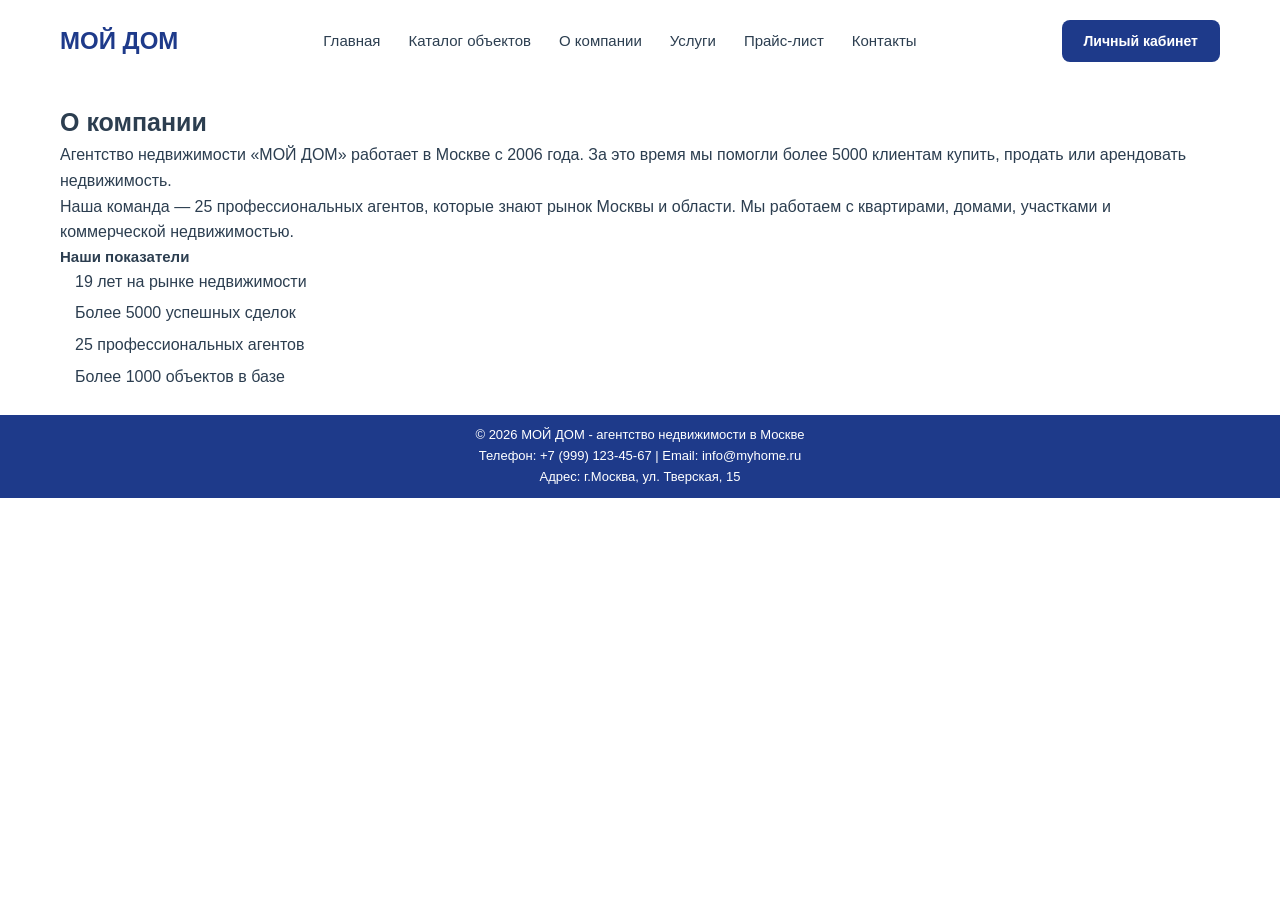
==== about.html @ eed64939 "Загрузка сайта" ====
<!DOCTYPE html>
<html lang="ru">
    <head>
        <meta charset="UTF-8">
        <meta name="viewport" content="width=device-width, initial-scale=1.0">
        <link rel="stylesheet" href="css/styles.css">
        <title>О компании</title>
    </head>
    <body>
        <header>
            <div class="container">
                <a href="index.html" class="logo">МОЙ ДОМ</a>
                <nav>
                    <ul>
                        <li><a href="index.html">Главная</a></li>
                        <li><a href="catalog.html">Каталог объектов</a></li>
                        <li><a href="about.html">О компании</a></li>
                        <li><a href="services.html">Услуги</a></li>
                        <li><a href="price.html">Прайс-лист</a></li>
                        <li><a href="contacts.html">Контакты</a></li>
                    </ul>
                </nav>
                <a href="login.html" class="btn-login">Личный кабинет</a>
            </div>
        </header>

        <main>
            <section class="section">
                <div class="container">
                    <h2>О компании</h2>
                    <p>Агентство недвижимости «МОЙ ДОМ» работает в Москве с 2006 года. За это время мы помогли более 5000 клиентам купить, продать или арендовать недвижимость.</p>
                    <p>Наша команда — 25 профессиональных агентов, которые знают рынок Москвы и области. Мы работаем с квартирами, домами, участками и коммерческой недвижимостью.</p>
                    <h3>Наши показатели</h3>
                    <ul>
                        <li>19 лет на рынке недвижимости</li>
                        <li>Более 5000 успешных сделок</li>
                        <li>25 профессиональных агентов</li>
                        <li>Более 1000 объектов в базе</li>
                    </ul>
                </div>
            </section>
        </main>

        <footer>
            <div class="container">
                <p>&copy; 2026 МОЙ ДОМ - агентство недвижимости в Москве</p>
                <p>Телефон: +7 (999) 123-45-67 | Email: info@myhome.ru</p>
                <p>Адрес: г.Москва, ул. Тверская, 15</p>
            </div>
        </footer>
    </body>
</html>
---- css/styles.css ----
*{
    margin: 0;
    padding: 0;
    box-sizing: border-box;
}

body{
    font-family: 'Segoe UI', Arial, sans-serif;
    color: #2c3e50;
    background-color: #ffffff;
    line-height: 1.6;
}

.container{
    max-width: 1200px;
    margin: 0 auto;
    padding: 0 20px;
}

a{
    text-decoration: none;
    color: inherit;
}

ul{
    list-style: none;
}

header{
    background-color: #ffffff;
    position: sticky;
    top: 0;
    z-index: 100;
}

header .container {
    display: flex;
    align-items: center;
    justify-content: space-between;
    padding: 20px;
}

.logo {
    font-size: 24px;
    font-weight: 700;
    color: #1e3a8a;
}

.logo:hover {
    color: #2563eb;
}

.logo img {
    height: 120px;
    width: auto;
    display: block;
    margin: 10px;
}

nav ul {
    display: flex;
    gap: 28px;
}

nav a {
    font-size: 15px;
    color: #2c3e50;
    font-weight: 500;
}

nav a:hover {
    color: #2563eb;
}

.btn-login {
    background-color: #1e3a8a;
    color: #ffffff;
    padding: 10px 22px;
    border-radius: 8px;
    font-size: 14px;
    font-weight: 600;
}

.btn-login:hover {
    background-color: #2563eb;
}

.hero{
    background-color: #1e3a8a;
    color:#ffffff;
    padding: 80px 0;
    text-align: center;
}

.hero h1{
    font-size: 42px;
    font-weight: 700;
    margin-bottom: 20px;
}

.hero p {
    font-size: 18px;
    margin-bottom: 30px;
}

.hero-btn {
    display: inline-block;
    background-color: #ffffff;
    color: #1e3a8a;
    padding: 10px 25px;
    border-radius: 8px;
    font-weight: 600;
}

.hero-btn:hover {
    background-color: #f0f0f0;
}

.section{
    background-color: #ffffff;
    color: #2c3e50;
    padding: 20px 5px;
}

.section h2{
    font-size: 25px;
    font-weight: 700;
}

.section h3{
    font-size: 15px;
    font-weight: 700;
}

.section ul li {
    font-size: 16px;
    margin-bottom: 6px;
    padding-left: 15px;
}

footer{
    background-color: #1e3a8a;
    color:#ffffff;
    text-align: center;
    padding: 10px;
}

footer p{
    font-size: 13px;
}

.objects-grid{
    display: grid;
    grid-template-columns: repeat(3, 1fr);
    gap: 25px;
    margin-top: 20px;
}

.object-card{
    border-radius: 10px;
}

.object-card img{
    width: 100%;
    height: 200px;
    object-fit: cover;
    border-radius: 10px;
}

.object-info{
    padding: 5px;
}

.object-price{
    font-size: 20px;
    font-weight: 700;
    color: #1e3a8a;
}

.object-title{
    font-size: 13px;
    font-weight: 500;
    color: #7e8599;
}

.object-address{
    font-size: 13px;
    font-weight: 500;
    color: #7e8599;
}

.object-features{
    display: flex;
    gap: 5px;
    font-size: 13px;
    font-weight: 500;
    color: #7e8599;
}

.price-table{
    width: 100%;
    border-collapse:collapse;
    margin-top: 30px;
    margin-bottom: 30px;
}

.price-table th{
    background-color:#1e3a8a;
    color:#ffffff;
    padding: 10px;
    font-size: 16px;
}

.price-table td{
    padding: 10px;
    font-size: 15px;
}

.price-table tbody tr:nth-child(even) {
    background-color: #f8fafc;
}

.price-table tbody tr:nth-child(4) {
    background-color: #fef3c7;
}

.services-list{
    display: grid;
    grid-template-columns: repeat(2, 1fr);
    margin: 10px;
    gap: 10px;
}

.service-item{
    background-color:#f8fafc;
    padding: 25px;
    border-radius: 10px;
}

.service-item h3{
    font-size: 18px;
    font-weight: 600;
    color:#2563eb;
    margin-bottom: 5px;
}

.service-item p{
    font-size: 14px;
    color:#2c3e50;
}

.contacts-list{
    margin:10px;
    background-color:#f8fafc;
    border-radius: 5px;
    padding: 10px;
}

.login-form{
    display:flex;
    flex-direction: column;
    gap: 10px;
    max-width: 500px;
    margin: 30px auto;
    padding: 30px;
    background-color:#e0e5f5;
    border-radius: 10px;
}

.login-form label{
    color:#2c3e50;
    font-weight: 500;
}

.login-form input{
    padding: 5px;
}

.login-form button{
    padding: 5px;
    margin-top: 15px;
    background-color: #1e3a8a;
    color:#ffffff;
    border-radius: 5px;
    font-size: 15px;
    font-weight:600;
    cursor: pointer;
}

.login-form button:hover{
    background-color: #2563eb;
}
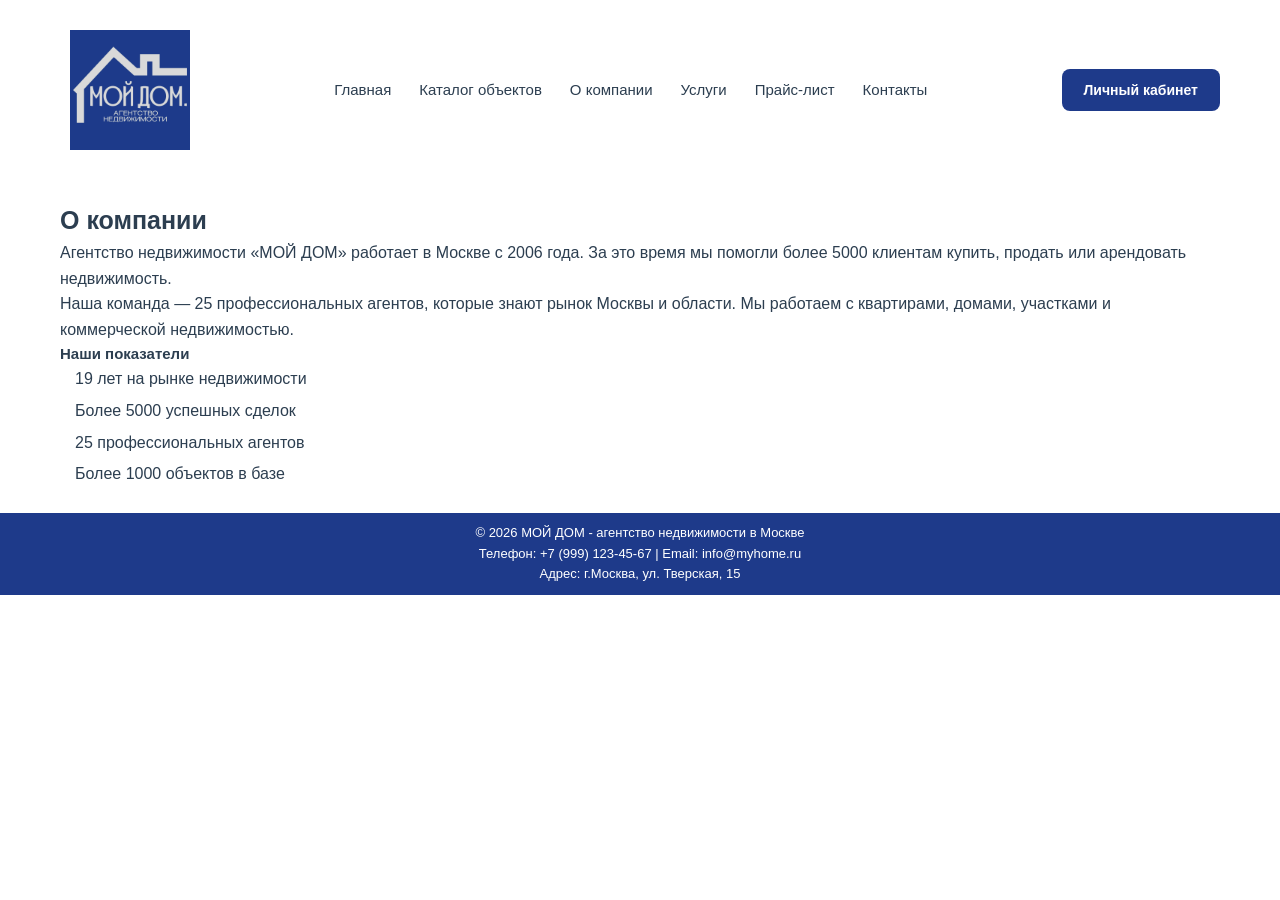
==== commit 0c5893e2: "Добавлен адаптив. Обновлен логотип." ====
--- a/about.html
+++ b/about.html
@@ -3,13 +3,13 @@
     <head>
         <meta charset="UTF-8">
         <meta name="viewport" content="width=device-width, initial-scale=1.0">
-        <link rel="stylesheet" href="css/styles.css">
+        <link rel="stylesheet" href="styles.css">
         <title>О компании</title>
     </head>
     <body>
         <header>
             <div class="container">
-                <a href="index.html" class="logo">МОЙ ДОМ</a>
+                <a href="index.html" class="logo"><img src="images/logo.jpg" alt="МОЙ ДОМ"></a>
                 <nav>
                     <ul>
                         <li><a href="index.html">Главная</a></li>
@@ -48,5 +48,9 @@
                 <p>Адрес: г.Москва, ул. Тверская, 15</p>
             </div>
         </footer>
+
+        <button id="scrollTop" title="Наверх">^</button>
+
+        <script src="js/script.js"></script>
     </body>
 </html>
--- a/styles.css
+++ b/styles.css
@@ -0,0 +1,397 @@
+*{
+    margin: 0;
+    padding: 0;
+    box-sizing: border-box;
+}
+
+body{
+    font-family: 'Segoe UI', Arial, sans-serif;
+    color: #2c3e50;
+    background-color: #ffffff;
+    line-height: 1.6;
+}
+
+.container{
+    max-width: 1200px;
+    margin: 0 auto;
+    padding: 0 20px;
+}
+
+a{
+    text-decoration: none;
+    color: inherit;
+}
+
+ul{
+    list-style: none;
+}
+
+header{
+    background-color: #ffffff;
+    position: sticky;
+    top: 0;
+    z-index: 100;
+}
+
+header .container {
+    display: flex;
+    align-items: center;
+    justify-content: space-between;
+    padding: 20px;
+}
+
+.logo {
+    font-size: 24px;
+    font-weight: 700;
+    color: #1e3a8a;
+}
+
+.logo:hover {
+    color: #2563eb;
+}
+
+.logo img {
+    height: 120px;
+    width: auto;
+    display: block;
+    margin: 10px;
+}
+
+nav ul {
+    display: flex;
+    gap: 28px;
+}
+
+nav a {
+    font-size: 15px;
+    color: #2c3e50;
+    font-weight: 500;
+}
+
+nav a:hover {
+    color: #2563eb;
+}
+
+.btn-login {
+    background-color: #1e3a8a;
+    color: #ffffff;
+    padding: 10px 22px;
+    border-radius: 8px;
+    font-size: 14px;
+    font-weight: 600;
+}
+
+.btn-login:hover {
+    background-color: #2563eb;
+}
+
+.hero{
+    background-color: #1e3a8a;
+    color:#ffffff;
+    padding: 80px 0;
+    text-align: center;
+}
+
+.hero h1{
+    font-size: 42px;
+    font-weight: 700;
+    margin-bottom: 20px;
+}
+
+.hero p {
+    font-size: 18px;
+    margin-bottom: 30px;
+}
+
+.hero-btn {
+    display: inline-block;
+    background-color: #ffffff;
+    color: #1e3a8a;
+    padding: 10px 25px;
+    border-radius: 8px;
+    font-weight: 600;
+}
+
+.hero-btn:hover {
+    background-color: #f0f0f0;
+}
+
+.section{
+    background-color: #ffffff;
+    color: #2c3e50;
+    padding: 20px 5px;
+}
+
+.section h2{
+    font-size: 25px;
+    font-weight: 700;
+}
+
+.section h3{
+    font-size: 15px;
+    font-weight: 700;
+}
+
+.section ul li {
+    font-size: 16px;
+    margin-bottom: 6px;
+    padding-left: 15px;
+}
+
+footer{
+    background-color: #1e3a8a;
+    color:#ffffff;
+    text-align: center;
+    padding: 10px;
+}
+
+footer p{
+    font-size: 13px;
+}
+
+iframe{
+    width: 100%;
+    height: 400px;
+    border: none;
+}
+
+.objects-grid{
+    display: grid;
+    grid-template-columns: repeat(auto-fill, minmax(250px, 1fr));
+    gap: 25px;
+    margin-top: 20px;
+}
+
+.object-card{
+    border-radius: 10px;
+}
+
+.object-card img{
+    width: 100%;
+    height: 200px;
+    object-fit: cover;
+    border-radius: 10px;
+}
+
+.object-info{
+    padding: 5px;
+}
+
+.object-price{
+    font-size: 20px;
+    font-weight: 700;
+    color: #1e3a8a;
+}
+
+.object-title{
+    font-size: 13px;
+    font-weight: 500;
+    color: #7e8599;
+}
+
+.object-address{
+    font-size: 13px;
+    font-weight: 500;
+    color: #7e8599;
+}
+
+.object-features{
+    display: flex;
+    gap: 5px;
+    font-size: 13px;
+    font-weight: 500;
+    color: #7e8599;
+}
+
+.price-table{
+    width: 100%;
+    border-collapse:collapse;
+    margin-top: 30px;
+    margin-bottom: 30px;
+}
+
+.price-table th{
+    background-color:#1e3a8a;
+    color:#ffffff;
+    padding: 10px;
+    font-size: 16px;
+}
+
+.price-table td{
+    padding: 10px;
+    font-size: 15px;
+}
+
+.price-table tbody tr:nth-child(even) {
+    background-color: #f8fafc;
+}
+
+.price-table tbody tr:nth-child(4) {
+    background-color: #fef3c7;
+}
+
+.services-list{
+    display: grid;
+    grid-template-columns: repeat(2, 1fr);
+    margin: 10px;
+    gap: 10px;
+}
+
+.service-item{
+    background-color:#f8fafc;
+    padding: 25px;
+    border-radius: 10px;
+}
+
+.service-item h3{
+    font-size: 18px;
+    font-weight: 600;
+    color:#2563eb;
+    margin-bottom: 5px;
+}
+
+.service-item p{
+    font-size: 14px;
+    color:#2c3e50;
+}
+
+.contacts-list{
+    margin:10px;
+    background-color:#f8fafc;
+    border-radius: 5px;
+    padding: 10px;
+}
+
+.login-form{
+    display:flex;
+    flex-direction: column;
+    gap: 10px;
+    max-width: 500px;
+    margin: 30px auto;
+    padding: 30px;
+    background-color:#e0e5f5;
+    border-radius: 10px;
+}
+
+.login-form label{
+    color:#2c3e50;
+    font-weight: 500;
+}
+
+.login-form input{
+    padding: 5px;
+}
+
+.login-form button{
+    padding: 5px;
+    margin-top: 15px;
+    background-color: #1e3a8a;
+    color:#ffffff;
+    border-radius: 5px;
+    font-size: 15px;
+    font-weight:600;
+    cursor: pointer;
+}
+
+.login-form button:hover{
+    background-color: #2563eb;
+}
+
+.register-link {
+    color: #2563eb;
+    font-weight: 600;
+}
+
+.register-link:hover {
+    color: #1e3a8a;
+    text-decoration: underline;
+}
+
+.register-link:visited {
+    color: #6b21a8;
+}
+
+.register-link:active {
+    color: #dc2626;
+}
+
+#scrollTop{
+    position:fixed;
+    bottom:30px;
+    right:30px;
+    background-color: #ffffff;
+    color: #2c3e50;
+    padding: 10px 16px;
+    border-radius: 50%;
+    font-size: 20px;
+    cursor: pointer;
+    display: none;
+    z-index: 200; 
+}
+
+#scrollTop:hover{
+    background-color: #2563eb;
+}
+
+@media (max-width: 900px){
+    .objects-grid{
+        grid-template-columns: repeat(2, 1fr);
+    }
+
+    .services-list{
+        grid-template-columns: 1fr;
+    }
+
+    nav ul{
+        gap: 12px;
+        flex-wrap: wrap;
+        justify-content: center;
+    }
+
+    nav a{
+        font-size: 14px;
+    }
+
+    .btn-login{
+        padding: 8px 15px;
+        font-size: 12px;
+    }
+
+    .logo img{
+        height: 60px;
+    }
+}
+
+@media (max-width: 600px){
+    .objects-grid{
+        grid-template-columns: 1fr;
+    }
+
+    .hero h1{
+        font-size: 28px;
+    }
+
+    .hero p{
+        font-size: 12px;
+    }
+
+    header .container{
+        flex-wrap: wrap;
+        gap: 10px;
+        justify-content: center;
+    }
+
+    nav ul{
+        flex-wrap: wrap;
+        gap: 10px;
+    }
+
+    .btn-login{
+        padding: 8px 15px;
+        font-size: 12px;
+    }
+
+    .logo img{
+        height: 40px;
+    }
+}
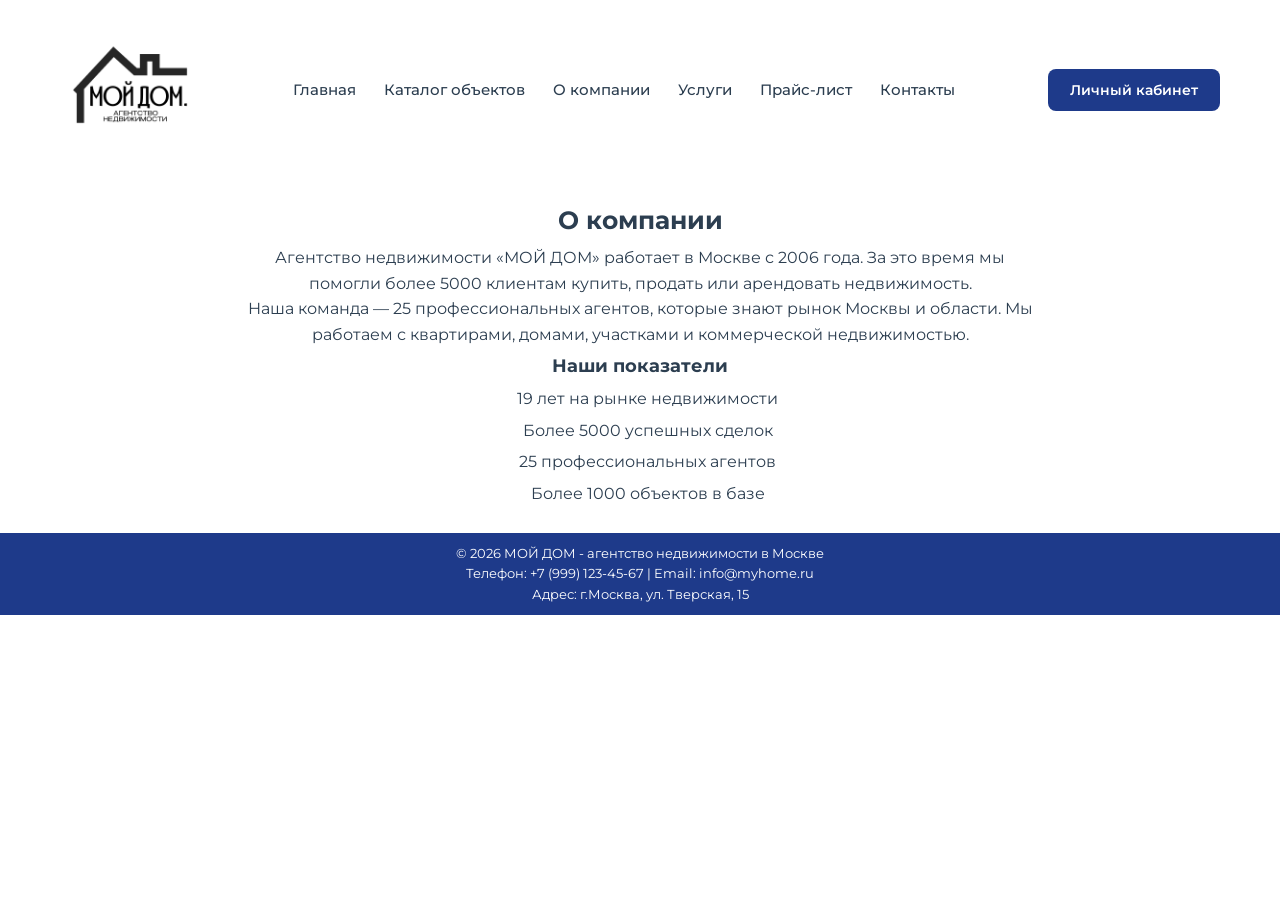
==== commit 80f59903: "Обновлен интерфейс" ====
--- a/about.html
+++ b/about.html
@@ -3,13 +3,14 @@
     <head>
         <meta charset="UTF-8">
         <meta name="viewport" content="width=device-width, initial-scale=1.0">
+        <link href="https://fonts.googleapis.com/css2?family=Montserrat:wght@400;500;600;700&display=swap" rel="stylesheet">
         <link rel="stylesheet" href="styles.css">
         <title>О компании</title>
     </head>
     <body>
         <header>
             <div class="container">
-                <a href="index.html" class="logo"><img src="images/logo.jpg" alt="МОЙ ДОМ"></a>
+                <a href="index.html" class="logo"><img src="images/logo.png" alt="МОЙ ДОМ"></a>
                 <nav>
                     <ul>
                         <li><a href="index.html">Главная</a></li>
--- a/styles.css
+++ b/styles.css
@@ -5,7 +5,7 @@
 }
 
 body{
-    font-family: 'Segoe UI', Arial, sans-serif;
+    font-family: 'Montserrat', Arial, sans-serif;
     color: #2c3e50;
     background-color: #ffffff;
     line-height: 1.6;
@@ -125,17 +125,41 @@
 .section h2{
     font-size: 25px;
     font-weight: 700;
+    padding-bottom: 5px;
+    text-align: center;
 }
 
 .section h3{
-    font-size: 15px;
+    font-size: 18px;
     font-weight: 700;
+    padding: 5px;
+    text-align: center;
+}
+
+.section p{
+    max-width: 800px;
+    margin: 0 auto;
+    text-align: center;
 }
 
 .section ul li {
     font-size: 16px;
     margin-bottom: 6px;
     padding-left: 15px;
+    text-align: center;
+}
+
+.more-link{
+    display: inline-block;
+    margin-top: 5px;
+    color: #2563eb;
+    font-weight: 600;
+    font-size: 15px;
+}
+
+.more-link:hover{
+    color:  #1e3a8a;
+    text-decoration: underline;
 }
 
 footer{
@@ -175,6 +199,10 @@
 
 .object-info{
     padding: 5px;
+}
+
+.object-info p{
+    text-align: left;
 }
 
 .object-price{
@@ -260,6 +288,12 @@
     background-color:#f8fafc;
     border-radius: 5px;
     padding: 10px;
+}
+
+.section .contacts-list li{
+    font-size: 16px;
+    margin-bottom: 10px;
+    text-align: left;
 }
 
 .login-form{
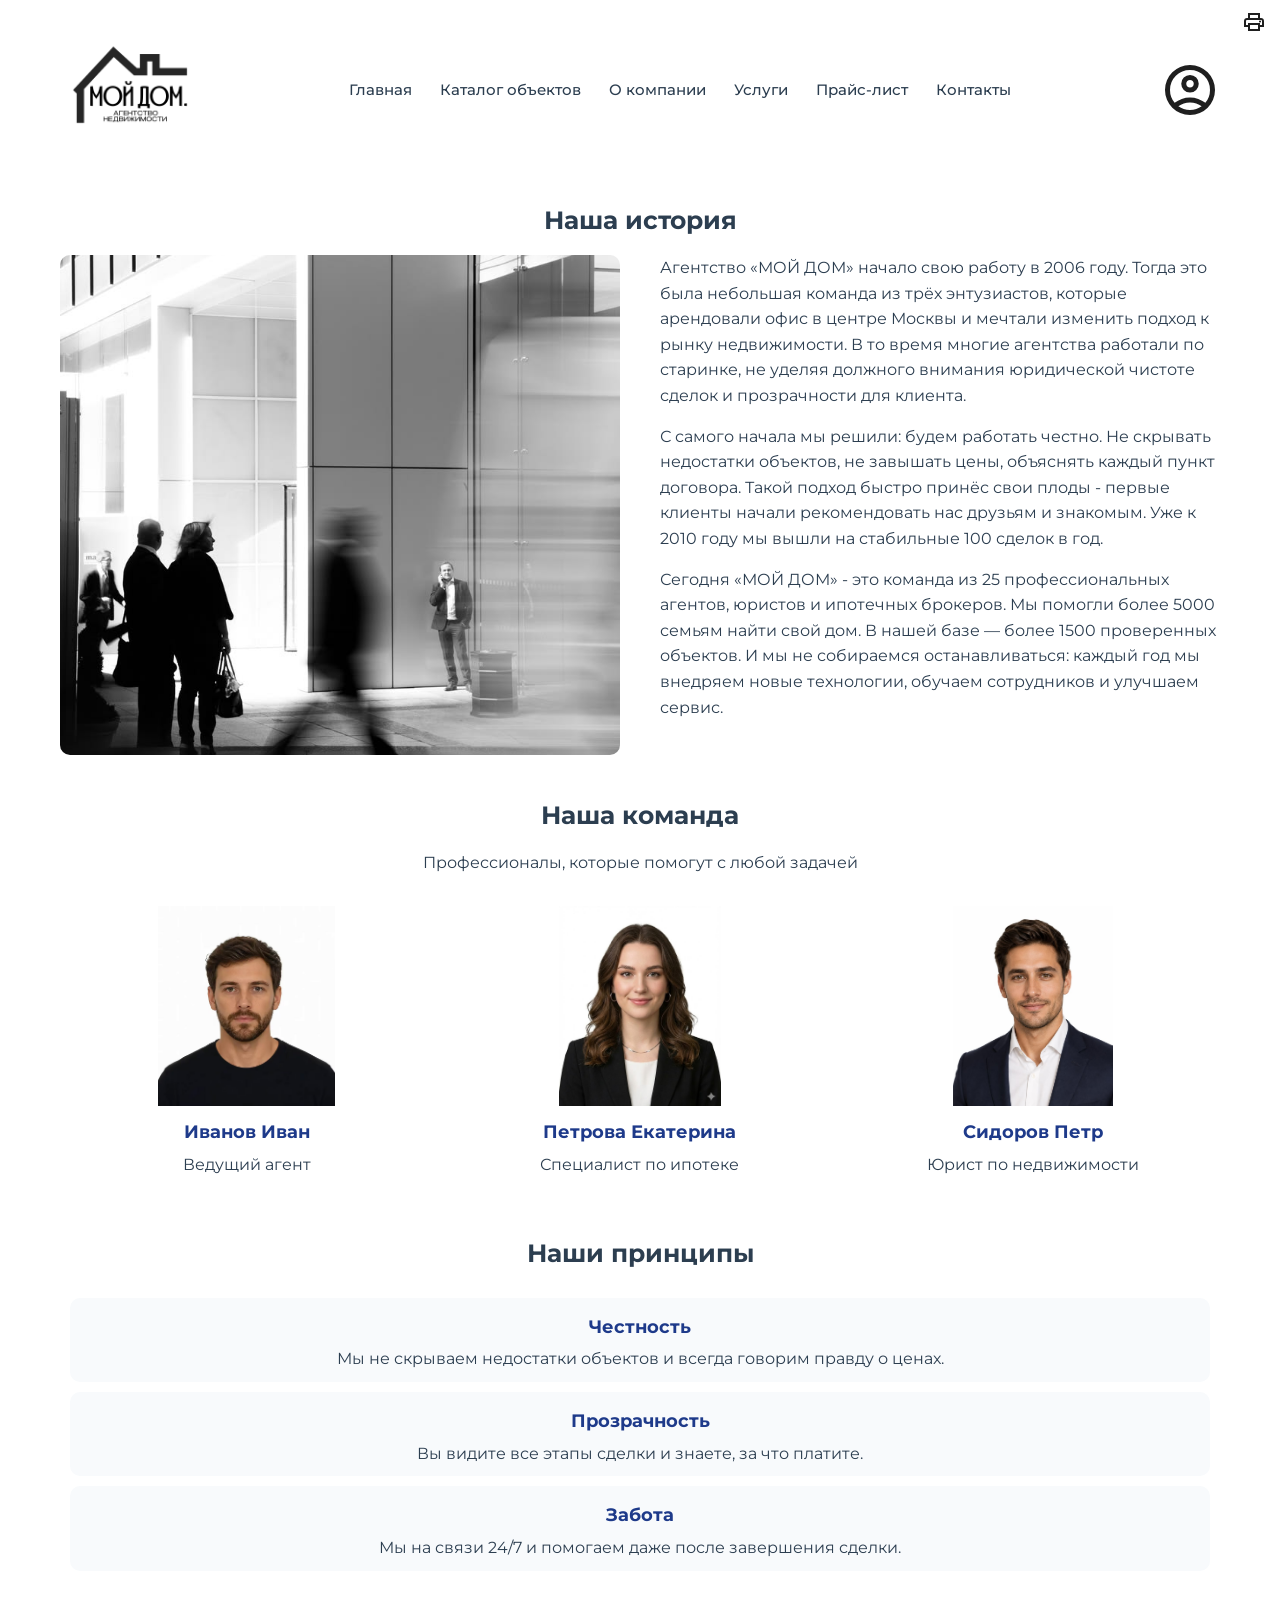
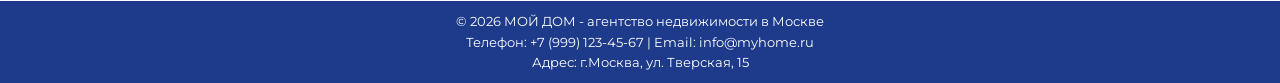
==== commit 2901012b: "Добавлен умный фильтр и версия для печати" ====
--- a/about.html
+++ b/about.html
@@ -10,8 +10,13 @@
     <body>
         <header>
             <div class="container">
+                <button class="burger-menu" id="burgerBtn" aria-label="Открыть меню">
+                    <span></span>
+                    <span></span>
+                    <span></span>
+                </button>
                 <a href="index.html" class="logo"><img src="images/logo.png" alt="МОЙ ДОМ"></a>
-                <nav>
+                <nav id="mainNav">
                     <ul>
                         <li><a href="index.html">Главная</a></li>
                         <li><a href="catalog.html">Каталог объектов</a></li>
@@ -21,23 +26,72 @@
                         <li><a href="contacts.html">Контакты</a></li>
                     </ul>
                 </nav>
-                <a href="login.html" class="btn-login">Личный кабинет</a>
+                <a href="login.html" class="btn-login"><img src="images/user-icon.svg" alt="Личный кабинет"></a>
             </div>
         </header>
+
+        <button id="printBtn" class="btn-print" title="Версия для печати"><img src="images/print-icon.svg"></button>
 
         <main>
             <section class="section">
                 <div class="container">
-                    <h2>О компании</h2>
-                    <p>Агентство недвижимости «МОЙ ДОМ» работает в Москве с 2006 года. За это время мы помогли более 5000 клиентам купить, продать или арендовать недвижимость.</p>
-                    <p>Наша команда — 25 профессиональных агентов, которые знают рынок Москвы и области. Мы работаем с квартирами, домами, участками и коммерческой недвижимостью.</p>
-                    <h3>Наши показатели</h3>
-                    <ul>
-                        <li>19 лет на рынке недвижимости</li>
-                        <li>Более 5000 успешных сделок</li>
-                        <li>25 профессиональных агентов</li>
-                        <li>Более 1000 объектов в базе</li>
-                    </ul>
+                    <h2>Наша история</h2>
+                    <div class="history-block">
+                        <img src="images/history_pic.jpg" alt="Мой дом">
+                        <div class="history-text">
+                            <p>Агентство «МОЙ ДОМ» начало свою работу в 2006 году. Тогда это была небольшая команда из трёх энтузиастов, 
+                                которые арендовали офис в центре Москвы и мечтали изменить подход к рынку недвижимости. 
+                                В то время многие агентства работали по старинке, не уделяя должного внимания юридической чистоте сделок и прозрачности для клиента.</p>
+                            <p>С самого начала мы решили: будем работать честно. Не скрывать недостатки объектов, не завышать цены, объяснять каждый пункт договора. 
+                                Такой подход быстро принёс свои плоды - первые клиенты начали рекомендовать нас друзьям и знакомым. Уже к 2010 году мы вышли на стабильные 100 сделок в год.</p>
+                            <p>Сегодня «МОЙ ДОМ» - это команда из 25 профессиональных агентов, юристов и ипотечных брокеров. Мы помогли более 5000 семьям найти свой дом. В нашей базе — более 
+                                1500 проверенных объектов. И мы не собираемся останавливаться: каждый год мы внедряем новые технологии, обучаем сотрудников и улучшаем сервис.</p>
+                        </div>
+                    </div>
+                </div>
+            </section>
+
+            <section class="section">
+                <div class="container">
+                    <h2>Наша команда</h2>
+                    <p>Профессионалы, которые помогут с любой задачей</p>
+                    <div class="team-grid">
+                        <div class="team-item">
+                            <img src="images/agent1.jpg" alt="Иванов Иван">
+                            <h3>Иванов Иван</h3>
+                            <p>Ведущий агент</p>
+                        </div>
+                        <div class="team-item">
+                            <img src="images/agent2.jpg" alt="Петрова Екатерина">
+                            <h3>Петрова Екатерина</h3>
+                            <p>Специалист по ипотеке</p>
+                        </div>
+                        <div class="team-item">
+                            <img src="images/agent3.jpg" alt="Сидоров Петр">
+                            <h3>Сидоров Петр</h3>
+                            <p>Юрист по недвижимости</p>
+                        </div>
+                    </div>
+                </div>
+            </section>
+
+            <section class="section">
+                <div class="container">
+                    <h2>Наши принципы</h2>
+                    <div class="principles-grid">
+                        <div class="principles-item">
+                            <h3>Честность</h3>
+                            <p>Мы не скрываем недостатки объектов и всегда говорим правду о ценах.</p>
+                        </div>
+                        <div class="principles-item">
+                            <h3>Прозрачность</h3>
+                            <p>Вы видите все этапы сделки и знаете, за что платите.</p>
+                        </div>
+                        <div class="principles-item">
+                            <h3>Забота</h3>
+                            <p>Мы на связи 24/7 и помогаем даже после завершения сделки.</p>
+                        </div>
+                    </div>
                 </div>
             </section>
         </main>
@@ -52,6 +106,7 @@
 
         <button id="scrollTop" title="Наверх">^</button>
 
+        <script src="https://ajax.googleapis.com/ajax/libs/jquery/3.7.1/jquery.min.js"></script>
         <script src="js/script.js"></script>
     </body>
 </html>
--- a/styles.css
+++ b/styles.css
@@ -73,20 +73,23 @@
 }
 
 .btn-login {
-    background-color: #1e3a8a;
-    color: #ffffff;
-    padding: 10px 22px;
-    border-radius: 8px;
-    font-size: 14px;
-    font-weight: 600;
+    height: 60px;
+    width: auto;
+    display: block;
+}
+
+.btn-login img{
+    height: 60px;
+    width: auto;
 }
 
 .btn-login:hover {
-    background-color: #2563eb;
+    background-color: #f0f0f0;
 }
 
 .hero{
-    background-color: #1e3a8a;
+    /*background-color: #1e3a8a;*/
+    background: linear-gradient(135deg, #1e3a8a, #aad2f9);
     color:#ffffff;
     padding: 80px 0;
     text-align: center;
@@ -96,6 +99,8 @@
     font-size: 42px;
     font-weight: 700;
     margin-bottom: 20px;
+    margin-left: 10px;
+    margin-right: 10px;
 }
 
 .hero p {
@@ -125,7 +130,7 @@
 .section h2{
     font-size: 25px;
     font-weight: 700;
-    padding-bottom: 5px;
+    padding-bottom: 15px;
     text-align: center;
 }
 
@@ -134,6 +139,7 @@
     font-weight: 700;
     padding: 5px;
     text-align: center;
+    color: #1e3a8a;
 }
 
 .section p{
@@ -147,6 +153,69 @@
     margin-bottom: 6px;
     padding-left: 15px;
     text-align: center;
+}
+
+.about-wrapper{
+    display: grid;
+    grid-template-columns: 1fr 1fr;
+    gap: 60px;
+}
+
+.about-text p{
+    text-align: justify;
+}
+
+.about-stats{
+    display: grid;
+    grid-template-columns: 1fr 1fr;
+    gap: 20px;
+}
+
+.stat-item{
+    background-color: #f8fafc;
+    padding: 10px;
+    border-radius: 10px;
+}
+
+.stat-number{
+    font-size: 30px;
+    font-weight: 700;
+    color: #1e3a8a;
+}
+
+.service-wrapper{
+    display: grid;
+    grid-template-columns: 1fr 1fr;
+    gap: 40px;
+}
+
+.service-info p{
+    text-align: left;
+}
+
+.service-main img{
+    width: 100%;
+    height: 600px;
+    object-fit: cover;
+    border-radius: 15px;
+    margin: 15px 0;
+}
+
+.serv-item{
+    background-color: #f8fafc;
+    padding: 15px;
+    border-radius: 10px;
+    margin: 15px;
+}
+
+.serv-title{
+    font-size: 16px;
+    font-weight: 550;
+    color:#1e3a8a;
+}
+
+.serv-label{
+    font-size: 14px;
 }
 
 .more-link{
@@ -229,6 +298,50 @@
     font-size: 13px;
     font-weight: 500;
     color: #7e8599;
+}
+
+.history-block{
+    display: grid;
+    grid-template-columns: 1fr 1fr;
+    gap: 40px;
+}
+
+.history-block img{
+    width: 100%;
+    height: auto;
+    max-height: 500px;
+    object-fit: cover;
+    border-radius: 10px;
+}
+
+.history-text p{
+    text-align: left;
+    margin-bottom: 15px;
+}
+
+.team-grid{
+    display: grid;
+    grid-template-columns: repeat(3, 1fr);
+    gap: 20px;
+}
+
+.team-item img{
+    height: 200px;
+    width: auto;
+}
+
+.team-item{
+    padding: 15px;
+    border-radius: 10px;
+    margin-top: 15px;
+    text-align: center;
+}
+
+.principles-item{
+    background-color: #f8fafc;
+    padding: 10px;
+    border-radius: 10px;
+    margin: 10px;
 }
 
 .price-table{
@@ -367,6 +480,62 @@
     background-color: #2563eb;
 }
 
+.burger-menu{
+    display: none;
+}
+
+.btn-print{
+    background: none;
+    border: none;
+    padding: 8px 12px;
+    cursor: pointer;
+    z-index: 200;
+    position: fixed;
+    top: 2px;
+    right: 2px;
+}
+
+.btn-print img{
+    height: 24px;
+    width: 24px;
+    display: block;
+}
+
+.btn-print:hover{
+    background-color: #f0f0f0;
+}
+
+.catalog-layout{
+    display: grid;
+    grid-template-columns: 280px 1fr;
+    gap: 30px;
+    margin-top: 30px;
+}
+
+.filters{
+    background-color:#f8fafc;
+    border-radius: 10px;
+    padding: 20px;
+    height: fit-content;
+    position: sticky;
+    top: 180px;
+}
+
+.filter-group label{
+    cursor: pointer;
+    color:#2c3e50;
+}
+
+.filter-group input[type="checkbox"]{
+    margin-right: 8px;
+    cursor: pointer;
+}
+
+#filters input:disabled{
+    opacity: 0.4;
+    cursor: not-allowed;
+}
+
 @media (max-width: 900px){
     .objects-grid{
         grid-template-columns: repeat(2, 1fr);
@@ -377,22 +546,102 @@
     }
 
     nav ul{
-        gap: 12px;
-        flex-wrap: wrap;
-        justify-content: center;
+        flex-direction: column;
+        gap: 15px;
+        align-items: center;
     }
 
     nav a{
         font-size: 14px;
-    }
-
-    .btn-login{
-        padding: 8px 15px;
-        font-size: 12px;
-    }
-
-    .logo img{
-        height: 60px;
+        padding-bottom: 4px;
+        border-bottom: 2px solid transparent;
+        transition: border-color 0.2s;
+    }
+
+    nav a:hover{
+        border-bottom: 2px solid #2563eb;
+    }
+
+    nav{
+        display: none;
+        position: absolute;
+        top: 100%;
+        left: 0;
+        width: 100%;
+        background-color: #ffffff;
+        box-shadow: 0 5px 15px rgba(0,0,0,0.1);
+        padding: 20px;
+        z-index: 99;
+    }
+
+    nav.active{
+        display: block;
+    }
+
+    .btn-login {
+        height: 45px;
+        width: auto;
+        display: block;
+        margin-left: auto;
+    }
+
+    .btn-login img{
+        height: 45px;  
+        width: auto;
+    }
+
+    .logo{
+        display: flex;
+        justify-content: center;
+    }
+
+    .about-wrapper{
+        grid-template-columns: 1fr;
+    }
+
+    .history-block{
+        grid-template-columns: 1fr;
+    }
+
+    .service-wrapper{
+        grid-template-columns: 1fr;
+    }
+
+    .principles-grid{
+        grid-template-columns: 1fr;
+    }
+
+    .history-block img,
+    .service-main img {
+        height: 300px;
+    }
+
+    .burger-menu{
+        display: flex;
+        flex-direction: column;
+        justify-content: space-between;
+        width: 30px;
+        height: 24px;
+        background: none;
+        border: none;
+        cursor:pointer;
+        padding: 0;
+        margin-right: auto;
+    }
+
+    .burger-menu span{
+        width: 100%;
+        height: 3px;
+        background-color:black;
+        border-radius: 2px;
+    }
+
+    .catalog-layout{
+        grid-template-columns: 1fr;
+    }
+
+    .filters{
+        position: static;
     }
 }
 
@@ -420,12 +669,70 @@
         gap: 10px;
     }
 
-    .btn-login{
-        padding: 8px 15px;
-        font-size: 12px;
-    }
-
     .logo img{
         height: 40px;
     }
+
+    .btn-login {
+        height: 32px;
+    }
+
+    .btn-login img{
+        height: 32px;
+    }
+
+    .team-grid{
+        grid-template-columns: 1fr;
+    }
+
+    .history-block img,
+    .service-main img {
+        display: none;
+    }
+
+    .stat-item{
+    padding: 5px;
+    border-radius: 5px;
+}
+    .burger-menu{
+        width: 25px;
+        height: 20px;
+    }
+}
+
+.print-mode header,
+.print-mode footer,
+.print-mode #scrollTop,
+.print-mode .more-link,
+.print-mode iframe,
+.print-mode .service-main img,
+.print-mode .history-block img,
+.print-mode .hero-btn,
+.print-mode .object-card img,
+.print-mode .team-item img{
+    display: none !important;
+}
+
+.print-mode .section{
+    padding: 10px 0;
+}
+
+.print-mode .hero{
+    padding: 20px 0;
+    border-bottom: 2px solid #000000;
+}
+
+.print-mode *{
+    box-shadow: none !important;
+    text-shadow: none !important;
+    color:#000000 !important;
+    background-color: #ffffff !important;
+}
+
+.print-mode .service-wrapper{
+    grid-template-columns: 1fr;
+}
+
+.print-mode .history-block{
+    grid-template-columns: 1fr;
 }
